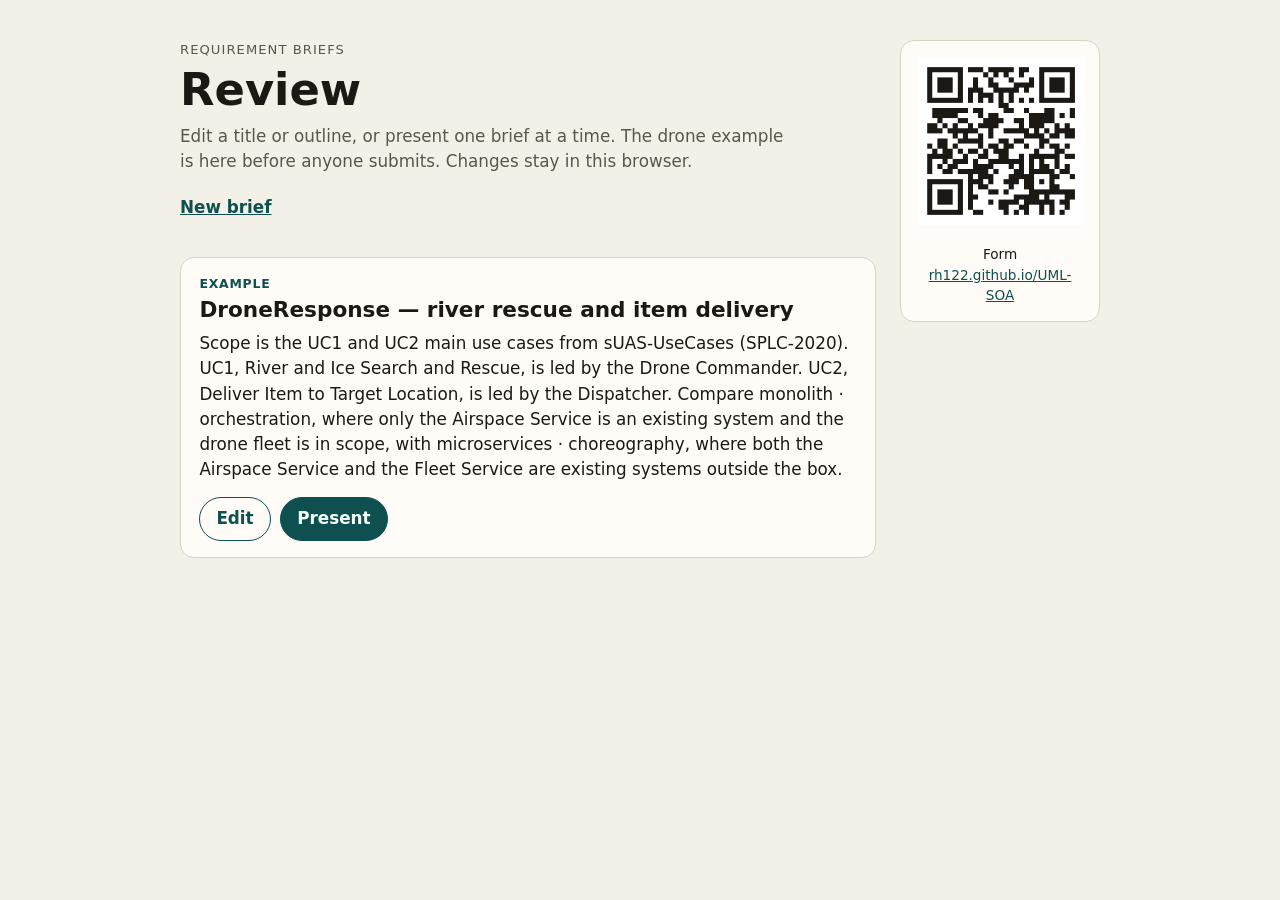
==== docs/review.html @ de2cdd09 "Add a static brief form and review page" ====
<!DOCTYPE html>
<html lang="en">
<head>
  <meta charset="utf-8">
  <meta name="viewport" content="width=device-width, initial-scale=1">
  <title>Review requirement briefs</title>
  <link rel="stylesheet" href="site.css">
</head>
<body>
  <main class="wrap">
    <div class="review-layout">
      <header class="review-head">
        <p class="eyebrow">Requirement briefs</p>
        <h1>Review</h1>
        <p class="lede">Edit a title or outline, or present one brief at a time. The drone example is here before anyone submits. Changes stay in this browser.</p>
        <p><a class="nav-link" href="index.html">New brief</a></p>
      </header>
      <aside class="qr">
        <img src="assets/brief-form-qr.png" width="168" height="168" alt="QR code that opens the brief form">
        <p>Form<br><a href="https://rh122.github.io/UML-SOA/">rh122.github.io/UML-SOA</a></p>
      </aside>
      <ul class="list" id="brief-list"></ul>
    </div>
  </main>
  <section class="stage" id="stage" hidden>
    <div class="stage-bar">
      <button type="button" class="secondary" id="exit-present">Back to list</button>
      <p id="counter"></p>
    </div>
    <div aria-live="polite">
      <h1 id="stage-title"></h1>
      <p class="outline" id="stage-outline"></p>
    </div>
    <div class="stage-nav">
      <button type="button" class="secondary" id="prev-brief">Previous</button>
      <button type="button" id="next-brief">Next</button>
    </div>
  </section>
  <script src="briefs.js"></script>
  <script>
    var listEl = document.getElementById("brief-list");
    var stage = document.getElementById("stage");
    var stageTitle = document.getElementById("stage-title");
    var stageOutline = document.getElementById("stage-outline");
    var counter = document.getElementById("counter");
    var prevButton = document.getElementById("prev-brief");
    var nextButton = document.getElementById("next-brief");
    var presentIndex = 0;
    var editingId = null;

    function render() {
      var briefs = loadBriefs();
      listEl.replaceChildren();
      briefs.forEach(function (brief, index) {
        var item = document.createElement("li");
        item.className = "card";
        if (brief.id === DRONE_BRIEF.id) {
          var kicker = document.createElement("p");
          kicker.className = "kicker";
          kicker.textContent = "Example";
          item.appendChild(kicker);
        }
        if (editingId === brief.id) {
          item.appendChild(editForm(brief));
        } else {
          var heading = document.createElement("h2");
          heading.textContent = brief.title;
          var outline = document.createElement("p");
          outline.className = "outline";
          outline.textContent = brief.outline;
          var actions = document.createElement("div");
          actions.className = "card-actions";
          actions.appendChild(actionButton("Edit", "secondary", function () {
            editingId = brief.id;
            render();
          }));
          actions.appendChild(actionButton("Present", "", function () {
            openPresent(index);
          }));
          item.append(heading, outline, actions);
        }
        listEl.appendChild(item);
      });
    }

    function actionButton(label, className, onClick) {
      var button = document.createElement("button");
      button.type = "button";
      button.textContent = label;
      if (className) button.className = className;
      button.addEventListener("click", onClick);
      return button;
    }

    function editForm(brief) {
      var form = document.createElement("form");
      var titleLabel = document.createElement("label");
      titleLabel.textContent = "Title";
      titleLabel.htmlFor = "edit-title";
      var titleInput = document.createElement("input");
      titleInput.id = "edit-title";
      titleInput.value = brief.title;
      titleInput.required = true;
      titleInput.maxLength = 180;
      var outlineLabel = document.createElement("label");
      outlineLabel.textContent = "Outline";
      outlineLabel.htmlFor = "edit-outline";
      var outlineInput = document.createElement("textarea");
      outlineInput.id = "edit-outline";
      outlineInput.value = brief.outline;
      outlineInput.required = true;
      outlineInput.maxLength = 2000;
      var error = document.createElement("p");
      error.className = "error";
      var actions = document.createElement("div");
      actions.className = "card-actions";
      var save = actionButton("Save", "", function () {});
      save.type = "submit";
      var cancel = actionButton("Cancel", "secondary", function () {
        editingId = null;
        render();
      });
      actions.append(save, cancel);
      form.append(titleLabel, titleInput, outlineLabel, outlineInput, error, actions);
      form.addEventListener("submit", function (event) {
        event.preventDefault();
        var title = titleInput.value.trim();
        var outline = outlineInput.value.trim();
        if (!title || !outline) {
          error.textContent = "Keep both a title and an outline.";
          return;
        }
        var briefs = loadBriefs();
        var target = briefs.find(function (item) { return item.id === brief.id; });
        if (!target) return;
        target.title = title;
        target.outline = outline;
        try {
          saveBriefs(briefs);
        } catch (err) {
          error.textContent = "This browser blocked local storage, so the edit was not saved.";
          return;
        }
        editingId = null;
        render();
      });
      return form;
    }

    function openPresent(index) {
      presentIndex = index;
      document.body.classList.add("is-presenting");
      stage.hidden = false;
      showPresent();
    }

    function closePresent() {
      document.body.classList.remove("is-presenting");
      stage.hidden = true;
    }

    function showPresent() {
      var briefs = loadBriefs();
      if (!briefs.length) return;
      if (presentIndex < 0) presentIndex = 0;
      if (presentIndex >= briefs.length) presentIndex = briefs.length - 1;
      stageTitle.textContent = briefs[presentIndex].title;
      stageOutline.textContent = briefs[presentIndex].outline;
      counter.textContent = (presentIndex + 1) + " of " + briefs.length;
      prevButton.disabled = presentIndex === 0;
      nextButton.disabled = presentIndex === briefs.length - 1;
    }

    document.getElementById("exit-present").addEventListener("click", closePresent);
    prevButton.addEventListener("click", function () {
      presentIndex -= 1;
      showPresent();
    });
    nextButton.addEventListener("click", function () {
      presentIndex += 1;
      showPresent();
    });
    document.addEventListener("keydown", function (event) {
      if (stage.hidden) return;
      if (event.key === "Escape") closePresent();
      if (event.key === "ArrowRight" && !nextButton.disabled) {
        presentIndex += 1;
        showPresent();
      }
      if (event.key === "ArrowLeft" && !prevButton.disabled) {
        presentIndex -= 1;
        showPresent();
      }
    });

    render();
  </script>
</body>
</html>
---- docs/site.css ----
:root {
  color-scheme: light;
  --ink: #1c1915;
  --muted: #5c564c;
  --paper: #f3f0e8;
  --card: #fffcf7;
  --line: #d9d2c5;
  --accent: #0e4f4f;
  --accent-ink: #f7fffc;
  --danger: #8a2f24;
}

* { box-sizing: border-box; }

body {
  margin: 0;
  background: var(--paper);
  color: var(--ink);
  font: 1.05rem/1.5 "Segoe UI", system-ui, sans-serif;
}

a { color: var(--accent); }

.wrap {
  width: min(920px, calc(100% - 2rem));
  margin: 0 auto;
  padding: 2.5rem 0 4rem;
}

.eyebrow {
  margin: 0 0 0.35rem;
  color: var(--muted);
  font-size: 0.82rem;
  letter-spacing: 0.08em;
  text-transform: uppercase;
}

h1 {
  margin: 0 0 0.6rem;
  font-size: clamp(2rem, 4vw, 2.8rem);
  line-height: 1.1;
  font-weight: 650;
}

.lede {
  margin: 0 0 1.25rem;
  max-width: 38rem;
  color: var(--muted);
}

.nav-link { font-weight: 650; }

form, .card, .qr {
  background: var(--card);
  border: 1px solid var(--line);
  border-radius: 14px;
}

form { padding: 1.25rem; }

label {
  display: block;
  margin: 0.9rem 0 0.35rem;
  font-weight: 650;
}

input, textarea {
  width: 100%;
  border: 1px solid var(--line);
  border-radius: 8px;
  padding: 0.7rem 0.8rem;
  font: inherit;
  color: inherit;
  background: #fff;
}

textarea { min-height: 9rem; resize: vertical; }

.hint, .error { margin: 0.45rem 0 0; }

.hint { color: var(--muted); font-size: 0.92rem; }

.error { color: var(--danger); min-height: 1.4em; }

.actions, .card-actions, .stage-nav, .stage-bar {
  display: flex;
  flex-wrap: wrap;
  gap: 0.6rem;
  align-items: center;
}

.actions { margin-top: 1rem; }

button, .button {
  appearance: none;
  border: 1px solid var(--accent);
  background: var(--accent);
  color: var(--accent-ink);
  border-radius: 999px;
  padding: 0.55rem 1rem;
  font: inherit;
  font-weight: 650;
  cursor: pointer;
  text-decoration: none;
}

button.secondary, a.button.secondary {
  background: transparent;
  color: var(--accent);
}

button:disabled { opacity: 0.45; cursor: default; }

button:focus-visible, a:focus-visible, input:focus-visible, textarea:focus-visible {
  outline: 3px solid #c46b1a;
  outline-offset: 2px;
}

.review-layout {
  display: grid;
  grid-template-columns: minmax(0, 1fr) 200px;
  gap: 1.25rem 1.5rem;
  align-items: start;
}

.review-head { grid-column: 1; }
.qr { grid-column: 2; grid-row: 1 / span 2; padding: 1rem; text-align: center; }
.list { grid-column: 1; display: grid; gap: 0.9rem; margin: 0; padding: 0; list-style: none; }

.qr img { width: 168px; height: 168px; }
.qr p { margin: 0.75rem 0 0; font-size: 0.85rem; overflow-wrap: anywhere; }

.card { padding: 1.1rem 1.15rem 1rem; }
.card form { background: transparent; border: 0; padding: 0; border-radius: 0; }
.kicker { margin: 0 0 0.2rem; color: var(--accent); font-size: 0.78rem; font-weight: 700; letter-spacing: 0.06em; text-transform: uppercase; }
.card h2 { margin: 0 0 0.45rem; font-size: 1.35rem; line-height: 1.25; }
.card .outline { margin: 0 0 0.9rem; }
.card-actions { margin-top: 0.8rem; }

.stage[hidden] { display: none; }

.stage {
  min-height: 100vh;
  display: flex;
  flex-direction: column;
  justify-content: center;
  width: min(1100px, calc(100% - 2.5rem));
  margin: 0 auto;
  padding: 1.5rem 0 2.5rem;
}

.stage-bar { justify-content: space-between; margin-bottom: 2rem; }
.stage h1 { font-size: clamp(2.6rem, 6vw, 5rem); max-width: 16ch; }
.stage .outline { font-size: clamp(1.35rem, 2.5vw, 2.15rem); line-height: 1.35; max-width: 40rem; margin: 0; }
.stage-nav { margin-top: 2.5rem; }
#counter { margin: 0; color: var(--muted); }

body.is-presenting { background: #fffdf8; }
body.is-presenting .wrap { display: none; }

@media (max-width: 720px) {
  .review-layout { grid-template-columns: 1fr; }
  .qr { grid-column: 1; grid-row: auto; }
  .list { grid-column: 1; }
}
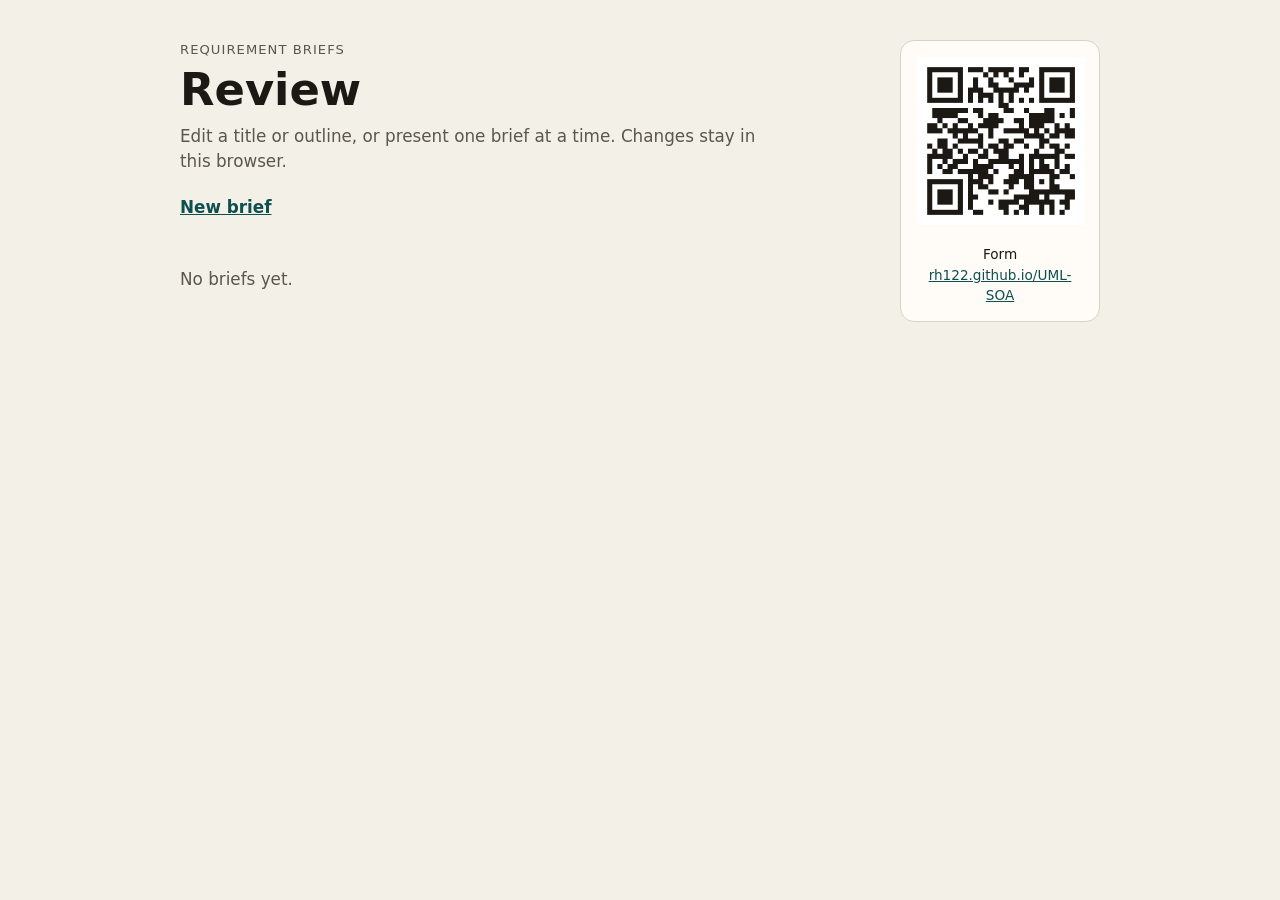
==== commit 11f21c1f: "Start the review list empty" ====
--- a/docs/review.html
+++ b/docs/review.html
@@ -12,7 +12,7 @@
       <header class="review-head">
         <p class="eyebrow">Requirement briefs</p>
         <h1>Review</h1>
-        <p class="lede">Edit a title or outline, or present one brief at a time. The drone example is here before anyone submits. Changes stay in this browser.</p>
+        <p class="lede">Edit a title or outline, or present one brief at a time. Changes stay in this browser.</p>
         <p><a class="nav-link" href="index.html">New brief</a></p>
       </header>
       <aside class="qr">
@@ -51,15 +51,16 @@
     function render() {
       var briefs = loadBriefs();
       listEl.replaceChildren();
+      if (!briefs.length) {
+        var empty = document.createElement("li");
+        empty.className = "lede";
+        empty.textContent = "No briefs yet.";
+        listEl.appendChild(empty);
+        return;
+      }
       briefs.forEach(function (brief, index) {
         var item = document.createElement("li");
         item.className = "card";
-        if (brief.id === DRONE_BRIEF.id) {
-          var kicker = document.createElement("p");
-          kicker.className = "kicker";
-          kicker.textContent = "Example";
-          item.appendChild(kicker);
-        }
         if (editingId === brief.id) {
           item.appendChild(editForm(brief));
         } else {
